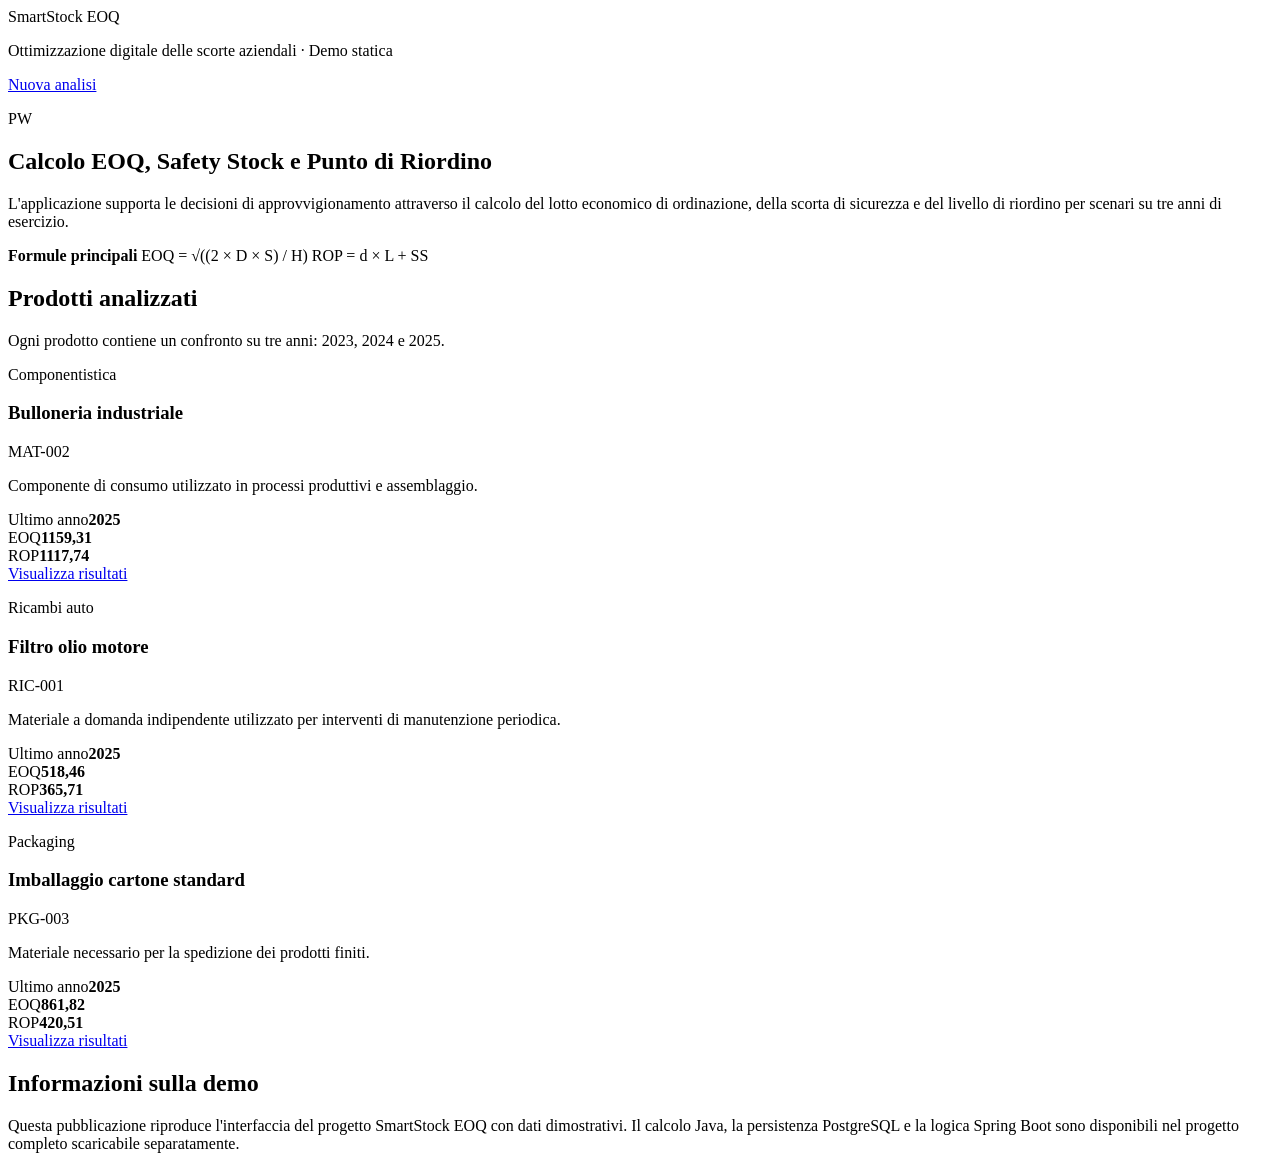
==== index.html @ f1c2133a "Add files via upload" ====
<!DOCTYPE html>
<html lang="it">
<head>
    <meta charset="UTF-8">
    <meta name="viewport" content="width=device-width, initial-scale=1.0">
    <meta name="description" content="Demo statica dell'interfaccia SmartStock EOQ">
    <title>SmartStock EOQ - Dashboard</title>
    <link rel="stylesheet" href="css/style.css">
</head>
<body>
<header class="topbar">
    <div>
        <span class="brand">SmartStock EOQ</span>
        <p class="subtitle">Ottimizzazione digitale delle scorte aziendali · Demo statica</p>
    </div>
    <a class="button button-primary" href="inserimento.html">Nuova analisi</a>
</header>

<main class="container">
    <section class="hero-card">
        <div>
            <p class="eyebrow">PW</p>
            <h1>Calcolo EOQ, Safety Stock e Punto di Riordino</h1>
            <p>
                L'applicazione supporta le decisioni di approvvigionamento attraverso il calcolo del lotto economico
                di ordinazione, della scorta di sicurezza e del livello di riordino per scenari su tre anni di esercizio.
            </p>
        </div>
        <div class="formula-box">
            <strong>Formule principali</strong>
            <span>EOQ = √((2 × D × S) / H)</span>
            <span>ROP = d × L + SS</span>
        </div>
    </section>

    <section class="section-header">
        <div>
            <h2>Prodotti analizzati</h2>
            <p>Ogni prodotto contiene un confronto su tre anni: 2023, 2024 e 2025.</p>
        </div>
    </section>

    <section class="grid cards-grid">
        <article class="card">
            <div class="card-header">
                <div>
                    <p class="tag">Componentistica</p>
                    <h3>Bulloneria industriale</h3>
                </div>
                <span class="code">MAT-002</span>
            </div>
            <p class="description">Componente di consumo utilizzato in processi produttivi e assemblaggio.</p>
            <div class="mini-stats">
                <div><span>Ultimo anno</span><strong>2025</strong></div>
                <div><span>EOQ</span><strong>1159,31</strong></div>
                <div><span>ROP</span><strong>1117,74</strong></div>
            </div>
            <div class="card-actions">
                <a class="button button-secondary" href="risultati.html">Visualizza risultati</a>
            </div>
        </article>

        <article class="card">
            <div class="card-header">
                <div>
                    <p class="tag">Ricambi auto</p>
                    <h3>Filtro olio motore</h3>
                </div>
                <span class="code">RIC-001</span>
            </div>
            <p class="description">Materiale a domanda indipendente utilizzato per interventi di manutenzione periodica.</p>
            <div class="mini-stats">
                <div><span>Ultimo anno</span><strong>2025</strong></div>
                <div><span>EOQ</span><strong>518,46</strong></div>
                <div><span>ROP</span><strong>365,71</strong></div>
            </div>
            <div class="card-actions">
                <a class="button button-secondary" href="risultati.html">Visualizza risultati</a>
            </div>
        </article>

        <article class="card">
            <div class="card-header">
                <div>
                    <p class="tag">Packaging</p>
                    <h3>Imballaggio cartone standard</h3>
                </div>
                <span class="code">PKG-003</span>
            </div>
            <p class="description">Materiale necessario per la spedizione dei prodotti finiti.</p>
            <div class="mini-stats">
                <div><span>Ultimo anno</span><strong>2025</strong></div>
                <div><span>EOQ</span><strong>861,82</strong></div>
                <div><span>ROP</span><strong>420,51</strong></div>
            </div>
            <div class="card-actions">
                <a class="button button-secondary" href="risultati.html">Visualizza risultati</a>
            </div>
        </article>
    </section>

    <section class="analysis-note">
        <h2>Informazioni sulla demo</h2>
        <p>
            Questa pubblicazione riproduce l'interfaccia del progetto SmartStock EOQ con dati dimostrativi.
            Il calcolo Java, la persistenza PostgreSQL e la logica Spring Boot sono disponibili nel progetto completo scaricabile separatamente.
        </p>
    </section>
</main>
</body>
</html>
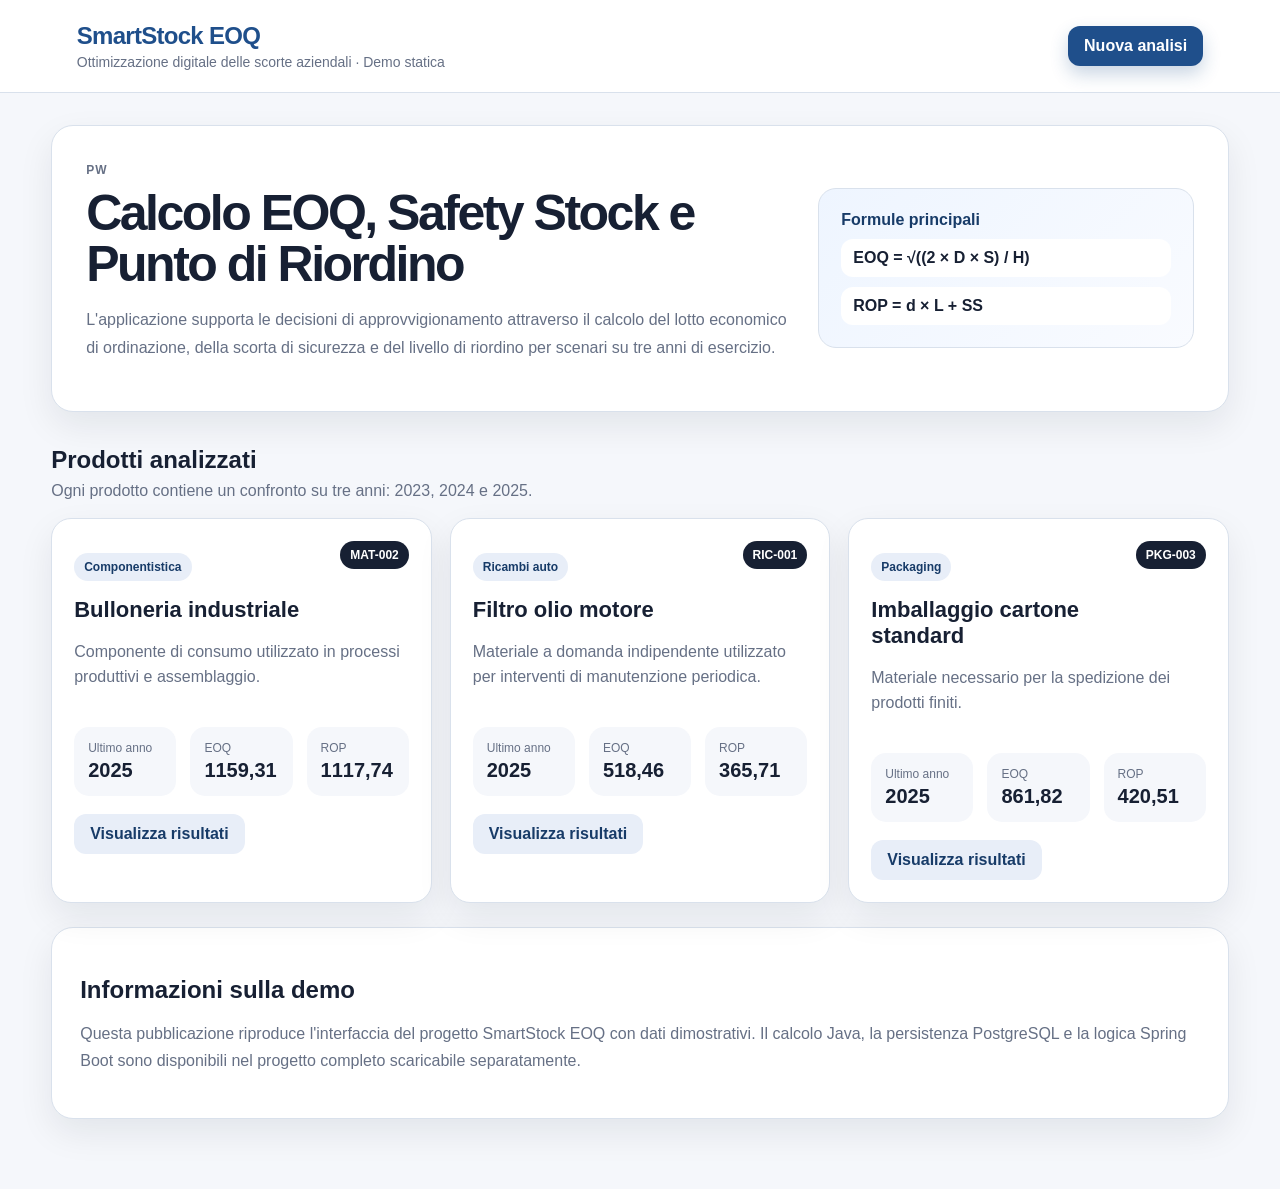
==== commit e3820971: "Update index.html" ====
--- a/index.html
+++ b/index.html
@@ -5,7 +5,7 @@
     <meta name="viewport" content="width=device-width, initial-scale=1.0">
     <meta name="description" content="Demo statica dell'interfaccia SmartStock EOQ">
     <title>SmartStock EOQ - Dashboard</title>
-    <link rel="stylesheet" href="css/style.css">
+    <link rel="stylesheet" href="style.css">
 </head>
 <body>
 <header class="topbar">
--- a/style.css
+++ b/style.css
@@ -0,0 +1,453 @@
+:root {
+    --bg: #f5f7fb;
+    --surface: #ffffff;
+    --primary: #1f4f8b;
+    --primary-dark: #173b68;
+    --secondary: #e8eef8;
+    --text: #172033;
+    --muted: #667085;
+    --border: #d9e1ec;
+    --success-bg: #e8f7ef;
+    --success-text: #216e45;
+    --danger: #b42318;
+    --danger-bg: #fff1f0;
+    --shadow: 0 14px 35px rgba(15, 23, 42, 0.08);
+}
+
+* {
+    box-sizing: border-box;
+}
+
+body {
+    margin: 0;
+    font-family: Arial, Helvetica, sans-serif;
+    background: var(--bg);
+    color: var(--text);
+}
+
+a {
+    text-decoration: none;
+}
+
+.topbar {
+    display: flex;
+    justify-content: space-between;
+    align-items: center;
+    gap: 24px;
+    padding: 22px 6vw;
+    background: var(--surface);
+    border-bottom: 1px solid var(--border);
+    position: sticky;
+    top: 0;
+    z-index: 10;
+}
+
+.brand {
+    display: block;
+    color: var(--primary);
+    font-size: 24px;
+    font-weight: 800;
+    letter-spacing: -0.03em;
+}
+
+.subtitle {
+    margin: 4px 0 0;
+    color: var(--muted);
+    font-size: 14px;
+}
+
+.container {
+    width: min(1180px, 92vw);
+    margin: 32px auto 70px;
+}
+
+.container.narrow {
+    width: min(900px, 92vw);
+}
+
+.hero-card,
+.detail-header,
+.form-card,
+.empty-state,
+.analysis-note {
+    background: var(--surface);
+    border: 1px solid var(--border);
+    border-radius: 22px;
+    box-shadow: var(--shadow);
+}
+
+.hero-card {
+    display: grid;
+    grid-template-columns: 1.5fr 0.8fr;
+    gap: 28px;
+    padding: 34px;
+    align-items: center;
+}
+
+.hero-card h1,
+.page-title h1,
+.detail-header h1 {
+    margin: 8px 0 12px;
+    font-size: clamp(32px, 5vw, 50px);
+    line-height: 1.02;
+    letter-spacing: -0.05em;
+}
+
+.hero-card p,
+.page-title p,
+.detail-header p,
+.analysis-note p {
+    color: var(--muted);
+    line-height: 1.7;
+}
+
+.eyebrow {
+    margin: 0;
+    color: var(--primary);
+    font-weight: 700;
+    text-transform: uppercase;
+    letter-spacing: 0.08em;
+    font-size: 12px;
+}
+
+.formula-box {
+    display: grid;
+    gap: 10px;
+    padding: 22px;
+    border-radius: 18px;
+    background: linear-gradient(135deg, #eef5ff, #f9fbff);
+    border: 1px solid var(--border);
+}
+
+.formula-box strong {
+    color: var(--primary-dark);
+}
+
+.formula-box span {
+    display: block;
+    padding: 10px 12px;
+    background: var(--surface);
+    border-radius: 12px;
+    font-weight: 700;
+}
+
+.section-header,
+.page-title {
+    margin: 34px 0 18px;
+}
+
+.section-header h2,
+.page-title h1,
+.analysis-note h2 {
+    margin-bottom: 8px;
+}
+
+.section-header p,
+.page-title p {
+    margin-top: 0;
+    color: var(--muted);
+}
+
+.grid {
+    display: grid;
+    gap: 18px;
+}
+
+.cards-grid {
+    grid-template-columns: repeat(auto-fit, minmax(300px, 1fr));
+}
+
+.card,
+.info-card {
+    background: var(--surface);
+    border: 1px solid var(--border);
+    border-radius: 20px;
+    padding: 22px;
+    box-shadow: var(--shadow);
+}
+
+.card-header,
+.card-actions,
+.detail-header {
+    display: flex;
+    justify-content: space-between;
+    gap: 16px;
+    align-items: flex-start;
+}
+
+.card h3 {
+    margin: 4px 0 0;
+    font-size: 22px;
+}
+
+.tag,
+.code {
+    display: inline-flex;
+    align-items: center;
+    width: fit-content;
+    border-radius: 999px;
+    font-size: 12px;
+    font-weight: 700;
+    padding: 7px 10px;
+}
+
+.tag {
+    background: var(--secondary);
+    color: var(--primary-dark);
+}
+
+.code {
+    background: #172033;
+    color: #fff;
+    white-space: nowrap;
+}
+
+.code.big {
+    font-size: 15px;
+    padding: 10px 14px;
+}
+
+.description {
+    min-height: 70px;
+    color: var(--muted);
+    line-height: 1.6;
+}
+
+.mini-stats,
+.result-grid {
+    display: grid;
+    gap: 14px;
+}
+
+.mini-stats {
+    grid-template-columns: repeat(3, 1fr);
+    margin: 18px 0;
+}
+
+.mini-stats div {
+    padding: 14px;
+    background: var(--bg);
+    border-radius: 15px;
+}
+
+.mini-stats span {
+    display: block;
+    color: var(--muted);
+    font-size: 12px;
+}
+
+.mini-stats strong {
+    display: block;
+    margin-top: 4px;
+    font-size: 20px;
+}
+
+.card-actions {
+    align-items: center;
+}
+
+.button {
+    border: 0;
+    border-radius: 12px;
+    padding: 11px 16px;
+    font-weight: 700;
+    cursor: pointer;
+    display: inline-flex;
+    justify-content: center;
+    align-items: center;
+    transition: transform .15s ease, box-shadow .15s ease;
+}
+
+.button:hover {
+    transform: translateY(-1px);
+}
+
+.button-primary {
+    background: var(--primary);
+    color: #fff;
+    box-shadow: 0 8px 18px rgba(31, 79, 139, 0.24);
+}
+
+.button-secondary {
+    background: var(--secondary);
+    color: var(--primary-dark);
+}
+
+.button-danger {
+    background: var(--danger-bg);
+    color: var(--danger);
+}
+
+.alert {
+    padding: 14px 16px;
+    border-radius: 14px;
+    margin-bottom: 18px;
+    font-weight: 700;
+}
+
+.alert-success {
+    background: var(--success-bg);
+    color: var(--success-text);
+}
+
+.empty-state {
+    text-align: center;
+    padding: 42px;
+}
+
+.form-card {
+    padding: 28px;
+}
+
+.form-section {
+    padding-bottom: 24px;
+    margin-bottom: 24px;
+    border-bottom: 1px solid var(--border);
+}
+
+.form-section:last-of-type {
+    border-bottom: 0;
+}
+
+.form-section h2 {
+    margin-top: 0;
+}
+
+.form-grid {
+    display: grid;
+    grid-template-columns: repeat(2, minmax(0, 1fr));
+    gap: 18px;
+}
+
+label {
+    display: grid;
+    gap: 8px;
+    color: var(--text);
+    font-weight: 700;
+}
+
+label.full {
+    grid-column: 1 / -1;
+}
+
+input,
+textarea,
+select {
+    width: 100%;
+    border: 1px solid var(--border);
+    border-radius: 13px;
+    padding: 12px 14px;
+    font: inherit;
+    color: var(--text);
+    background: #fff;
+}
+
+input:focus,
+textarea:focus,
+select:focus {
+    outline: 3px solid rgba(31, 79, 139, 0.15);
+    border-color: var(--primary);
+}
+
+.error {
+    color: var(--danger);
+    font-weight: 600;
+}
+
+.form-actions {
+    display: flex;
+    justify-content: flex-end;
+    gap: 12px;
+}
+
+.detail-header {
+    padding: 30px;
+    align-items: flex-start;
+}
+
+.table-wrapper {
+    overflow-x: auto;
+    background: var(--surface);
+    border: 1px solid var(--border);
+    border-radius: 18px;
+    box-shadow: var(--shadow);
+}
+
+table {
+    width: 100%;
+    border-collapse: collapse;
+    min-width: 900px;
+}
+
+th,
+td {
+    padding: 15px 14px;
+    text-align: left;
+    border-bottom: 1px solid var(--border);
+}
+
+th {
+    background: #f0f4fa;
+    color: var(--primary-dark);
+    font-size: 13px;
+    text-transform: uppercase;
+    letter-spacing: 0.04em;
+}
+
+tr:last-child td {
+    border-bottom: 0;
+}
+
+.strong {
+    font-weight: 800;
+}
+
+.highlight {
+    color: var(--primary);
+    font-weight: 800;
+}
+
+.result-grid {
+    grid-template-columns: repeat(3, minmax(0, 1fr));
+    margin-top: 24px;
+}
+
+.info-card h3 {
+    margin-top: 0;
+    color: var(--primary-dark);
+}
+
+.info-card p {
+    margin-bottom: 0;
+    color: var(--muted);
+    line-height: 1.6;
+}
+
+.analysis-note {
+    padding: 28px;
+    margin-top: 24px;
+}
+
+@media (max-width: 760px) {
+    .topbar,
+    .card-header,
+    .card-actions,
+    .detail-header {
+        flex-direction: column;
+        align-items: stretch;
+    }
+
+    .hero-card,
+    .form-grid,
+    .result-grid {
+        grid-template-columns: 1fr;
+    }
+
+    .mini-stats {
+        grid-template-columns: 1fr;
+    }
+
+    .button {
+        width: 100%;
+    }
+}
